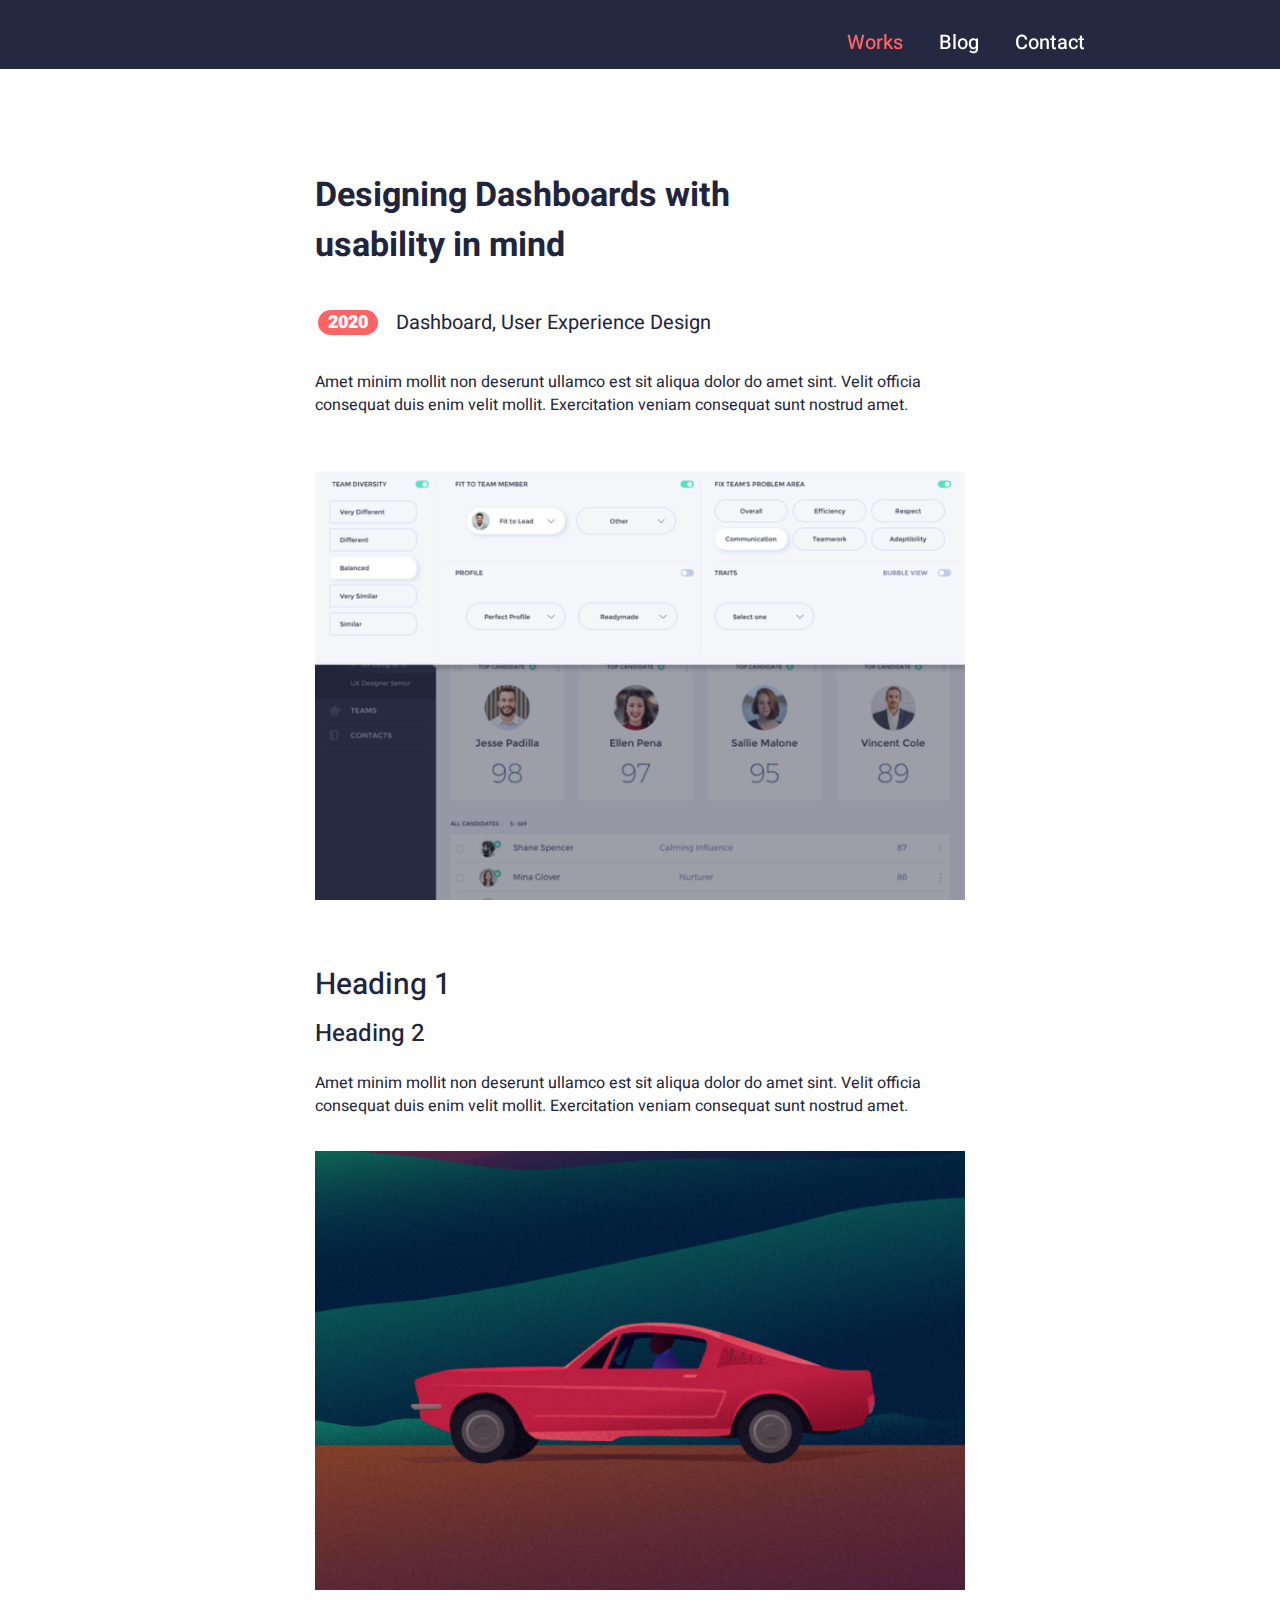
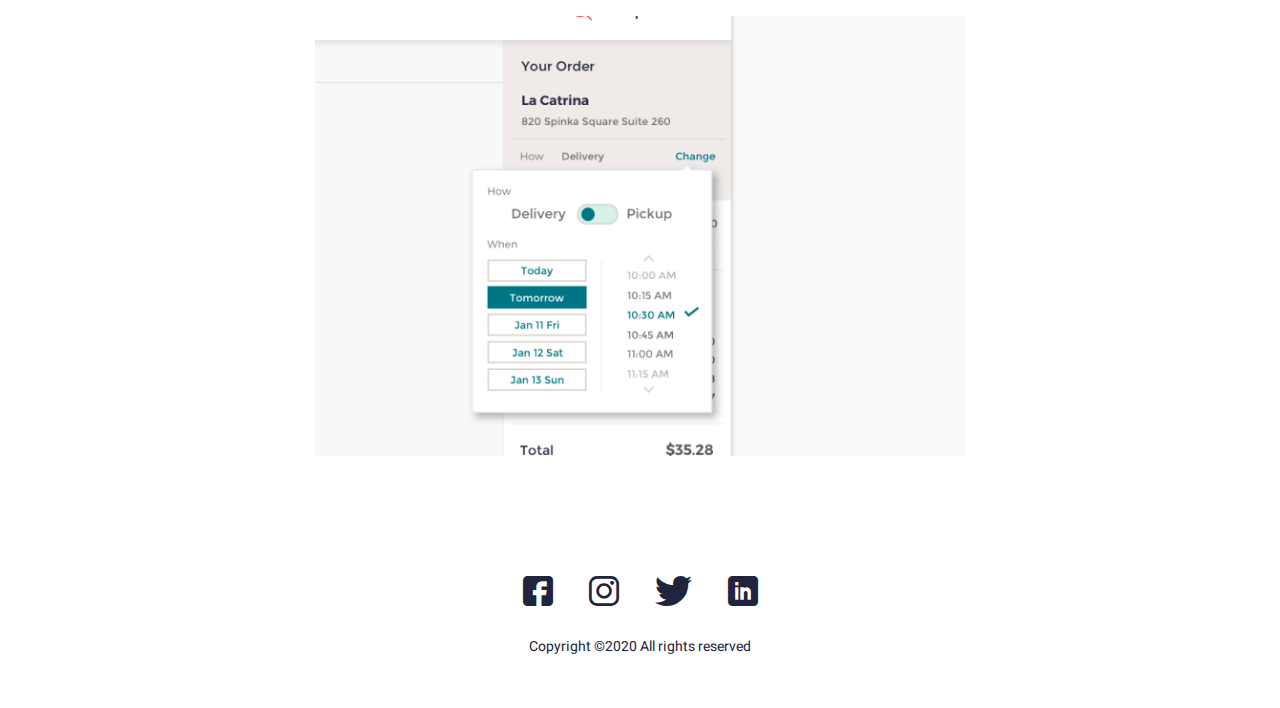
==== article.html @ 0de9edce "Fourth" ====
<!DOCTYPE html>
<html lang="en">

<head>
	<meta charset="UTF-8">
	<!-- <meta http-equiv="X-UA-Compatible" content="IE=edge"> -->
	<meta name="viewport" content="width=device-width, initial-scale=1.0">
	<link rel="stylesheet" href="css/article.css">
	<title>Portfolio John: Article</title>
	<link rel="shortcut icon" href="img/main/Hi/John.png">
	<link rel="stylesheet" href="css/iconsfont.css">
</head>
<body>
<div class="wrapper">
	<header>
	<div class="navi">
		<div class="navi__container _container">
			<div class="navi__menu menu">
				<div class="menu__burger">
					<span></span>
				</div>
				<nav class="menu__body">
					<ul class="menu__list">
						<li class="menu__link _active"><a href="./work.html">Works</a></li>
						<li class="menu__link"><a href="./blog.html">Blog</a></li>
						<li class="menu__link"><a href="">Contact</a></li>
					</ul>
				</nav>
			</div>
		</div>
	</div>
	</header>
	<main>
		<section class="section__article article">
			<div class="article__container _container">
				<div class="article__title">
					<h1>Designing Dashboards with <br> usability in mind</h1>
				</div>
				<div class="article__subtitle subtitle-article">
					<div class="subtitle-article__row">
						<h6>2020</h6>
						<h6>Dashboard, User Experience Design</h6>
					</div>
					<div class="subtitle-article__text">
						Amet minim mollit non deserunt ullamco est sit aliqua dolor do amet sint. Velit officia consequat duis enim velit mollit. Exercitation veniam consequat sunt nostrud amet.
					</div>
					<div class="subtitle-article__img">
						<img src="/img/main/article/1.png" alt="Users">
					</div>
				</div>
				<div class="article__contant contant-article">
					<h2>Heading 1</h2>
					<h3>Heading 2</h3>
					<p>Amet minim mollit non deserunt ullamco est sit aliqua dolor do amet sint. Velit officia consequat duis enim velit mollit. Exercitation veniam consequat sunt nostrud amet.</p>
					<div class="contant-article__img">
						<img src="/img/main/article/2.png" alt="Car">
						<img src="/img/main/article/3.png" alt="price">
					</div>
				</div>
			</div>
		</section>
		<script src="js/script.js"></script>
	</main>
	<footer>
	<div class="footer">
		<div class="footer__container _container">
			<div class="footer__icons icons">
				<a href="https://www.facebook.com/" class="icons__item _icon-facebook" ></a>
				<a href="https://www.instagram.com/" class="icons__item _icon-instagram" ></a>
				<a href="https://twitter.com/" class="icons__item _icon-twitter" ></a>
				<a href="https://www.linkedin.com/" class="icons__item _icon-LinkedIn" ></a>
			</div>
			<h6>Copyright ©2020 All rights reserved </h6>
		</div>
	</div>
	</footer>
</div>
</body>

</html>
---- css/article.css ----
/* &display=swap&subset=cyrillic-ext*/
@import url("https://fonts.googleapis.com/css?family=Heebo:regular,500,700,900&display=swap");
/* @import url('/css/blog.css'); */

/*Обнуление*/
* {
padding: 0;
margin: 0;
border: 0;
}
*,
*:before,
*:after {
-moz-box-sizing: border-box;
-webkit-box-sizing: border-box;
box-sizing: border-box;
}
:focus,
:active {
outline: none;
}
a:focus,
a:active {
outline: none;
}
nav,
footer,
header,
aside {
display: block;
}
html,
body {
height: 100%;
font-size: 100%;
line-height: 1;
font-size: 14px;
font-family: Heebo;
color: #21243D;
-ms-text-size-adjust: 100%;
-moz-text-size-adjust: 100%;
-webkit-text-size-adjust: 100%;
}
input,
button,
textarea {
font-family: inherit;
}
input::-ms-clear {
display: none;
}
button {
cursor: pointer;
}
button::-moz-focus-inner {
padding: 0;
border: 0;
}
a,
a:visited {
text-decoration: none;
}
a:hover {
text-decoration: none;
}
ul li {
list-style: none;
}
img {
vertical-align: top;
}
h1,
h2,
h3,
h4,
h5,
h6 {
font-size: inherit;
font-weight: inherit;
}

.wrapper {
min-height: 100%;
overflow: hidden;
}
@media (max-width: 600px){
body.lock{
	overflow: hidden;
}
}

/* --------------Технические контейнеры---------- */
._container {
max-width: 681px;
margin: 0px auto;
padding: 0px 15px;
}
._ibg{
position: relative;
}
._ibg img{
position: absolute;
width: 100%;
height: 100%;
top: 0;
left: 0;
object-fit: cover;
}
/* --------------header------------------- */
.navi {
	position: fixed;
	width: 100%;
	z-index: 50;
	top: 0;
	left: 0;
}
.navi::before{
	content: '';
	position: absolute;
	top: 0;
	left: 0;
	width: 100%;
	height: 130%;
	background-color: #21243D;
	opacity: 0.98;
	z-index: 4;
}
.navi__container {
	max-width: 1032px;
	padding: 33px 15px 0px 15px;
}
.menu {
	display: flex;
	justify-content: flex-end;
	align-items: center;
	margin: 0px 20px 0px 0px;
}
.menu__burger{
	display: none;
}
@media (max-width: 600px){
	.menu__burger{
		display: block;
		position: relative;
		width: 30px;
		height: 20px;
	}
}
@media (max-width: 600px){
	.menu__burger::before{
		content: '';
		background-color: #fff;
		position: absolute;
		width: 100%;
		height: 2px;
		left: 0 ;
		top: 0;
		z-index: 4;
		transition: all 0.3s ease 0s;
	}
}
@media (max-width: 600px){
	.menu__burger::after{
		content: '';
		background-color: #fff;
		position: absolute;
		width: 100%;
		height: 2px;
		left: 0 ;
		bottom: 0;
		z-index: 4;
		transition: all 0.3s ease 0s;
	}
}
@media (max-width: 600px){
	.active::before{
		transform: rotate(45deg);
		top:9px;
	}
}
@media (max-width: 600px){
	.menu__burger.active::after{
		transform: rotate(-45deg);
		bottom: 9px;
	}
}
@media (max-width: 600px){
	.menu__burger span{
		content: '';
		background-color: #fff;
		position: absolute;
		width: 100%;
		height: 2px;
		left: 0 ;
		top: 9px;
		z-index: 4;
	}
}
@media (max-width: 600px){
	.menu__burger.active span{
		transform: scale(0);
		bottom: 9px;
	}
}
.menu__list {
	display: flex;
	justify-content: flex-end;
}
@media (max-width: 600px){
	.menu__list  {
		flex-direction: column;
		align-items: center;
		margin: 30px 0px 0px 0px;
	}
}
@media (max-width: 600px){
	.menu__body {
		position: fixed;
		top: -100%;
		left: 0;
		width: 100%;
		height: 100%;
		background-color: #767db6;
		z-index: 3;
		padding: 80px 0px 0px 0px;
		display: block;
		transition: all 0.3s ease 0s;
		overflow: auto;
		opacity: 0.93;
		
	}
}
@media (max-width: 600px){
	.menu__body.active {
		top: 0;
	}
}
.menu__link a{
	font-weight: 500;
	font-size: 20px;
	transition: color 0.3s ease 0s;
	color: #fff;
	position: relative;
	z-index: 51;
}
@media (min-width: 650px){
		.menu__link a:hover{
			color: #FF6464;
			text-shadow: 0px 0px 10px #fff;
		}
}
._active a{
	color: #FF6464;
}
.menu__list li{
	margin: 0px 36px 0px 0px;
}
@media (max-width: 1032px){
	.menu__list li{
margin-right: calc(20px + (36 - 20) * ((100vw - 700px) / (1032 - 700)));
	}
}
@media (max-width: 600px){
	.menu__list li{
		margin: 0px 0px 40px 0px;
		text-transform: uppercase;
	}
}

/* --------------Works------------------- */

.article__container h1{
	font-weight: bold;
	font-size: 34px;
	line-height: 50px;
	margin-top: 170px;
	margin-bottom: 40px;
	}
	@media (max-width: 700px){
		.article__container h1{
		margin-top: calc(130px + (170 - 130) * ((100vw - 700px) / (700 - 375)));
		font-size: calc(30px + (34 - 30) * ((100vw - 700px) / (700 - 375)));
		}
	}
	.subtitle-article__row{
		display: flex;
		align-items: center;
		margin: 0px 28px 36px 0px;
	}
.article__subtitle h6:nth-child(2) {
font-size: 20px;
}
.article__subtitle h6:first-child {
	font-weight: 900;
	font-size: 18px;
	color: #fff;
	background-color: #FF6464;
	padding: 0 10px;
	height: 25px;
	line-height: 25px;
	border-radius: 15px;
	display: inline-block;
	margin: 0px 18px 0px 3px;
}
.subtitle-article__text{
	font-size: 16px;
	line-height: 23px;
	margin-bottom: 43px;
}
.article__contant h2{
	font-weight: 500;
	font-size: 30px;
	margin: 70px 0px 22px 0px;
}
.article__contant h3{
	font-weight: 500;
	font-size: 24px;
}
.article__contant p{
	font-size: 16px;
	line-height: 23px;
	margin: 26px 0px 33px 0px;
}
.contant-article__img img:not(:last-child){
	margin: 0px 0px 26px 0px;
}
.contant-article__img img, .subtitle-article__img img{
	max-width: 100%;

}
/* --------------Footer------------------- */
.footer {
	margin: 120px 0px 54px 0px;
}
@media (max-width: 1032px){
	.footer {
	margin-top: calc(70px + (120 - 70) * ((100vw - 700px) / (1032 - 375)));
	}
}
.footer__container h6{
	text-align: center;
	margin-top: 30px;
}
.footer__icons {
	display: flex;
	justify-content: center;
}
.footer__icons a:not(:last-child)::before{
	margin-right: 36px;
}
.icons__item{
	font-size: 30px;
	color: #21243D;
	transition: color 0.3s ease 0s;
}
@media (min-width: 650px){
	.icons__item:hover{
		color: #FF6464;
	}
}
---- css/iconsfont.css ----
@font-face {
  font-family: 'icons';
  src:
    url('../fonts/fonts/icons.ttf?ltmzdv') format('truetype'),
    url('../fonts/fonts/icons.woff?ltmzdv') format('woff'),
    url('../fonts/fonts/icons.svg?ltmzdv#icons') format('svg');
  font-weight: normal;
  font-style: normal;
  font-display: block;
}

[class^="_icon-"]::before,
[class*=" _icon-"]::before{
  /* use !important to prevent issues with browser extensions that change fonts */
  font-family: 'icons' !important;
  speak: never;
  font-style: normal;
  font-weight: normal;
  font-variant: normal;
  text-transform: none;
  line-height: 1;

  /* Better Font Rendering =========== */
  -webkit-font-smoothing: antialiased;
  -moz-osx-font-smoothing: grayscale;
}

._icon-facebook:before {
  content: "\e900";
}
._icon-instagram:before {
  content: "\e901";
}
._icon-twitter:before {
  content: "\e902";
}
._icon-LinkedIn:before {
  content: "\e903";
}
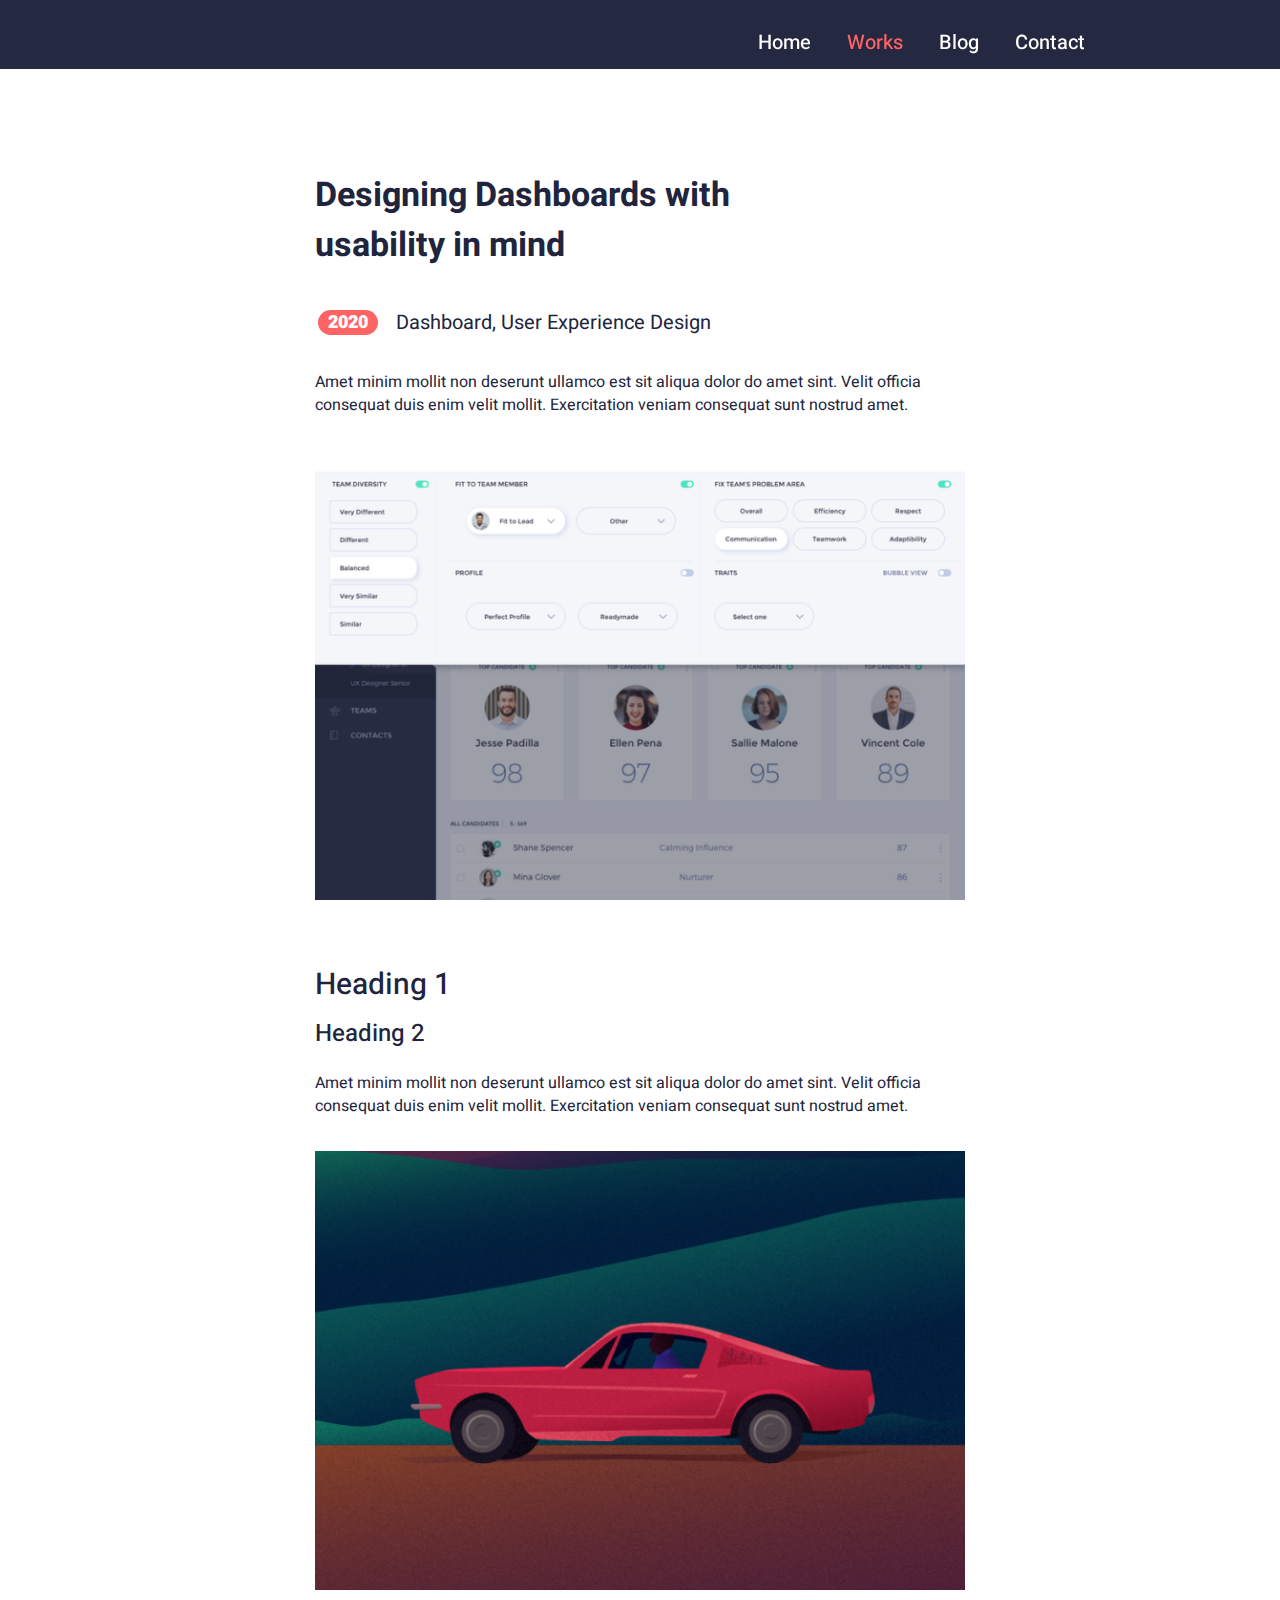
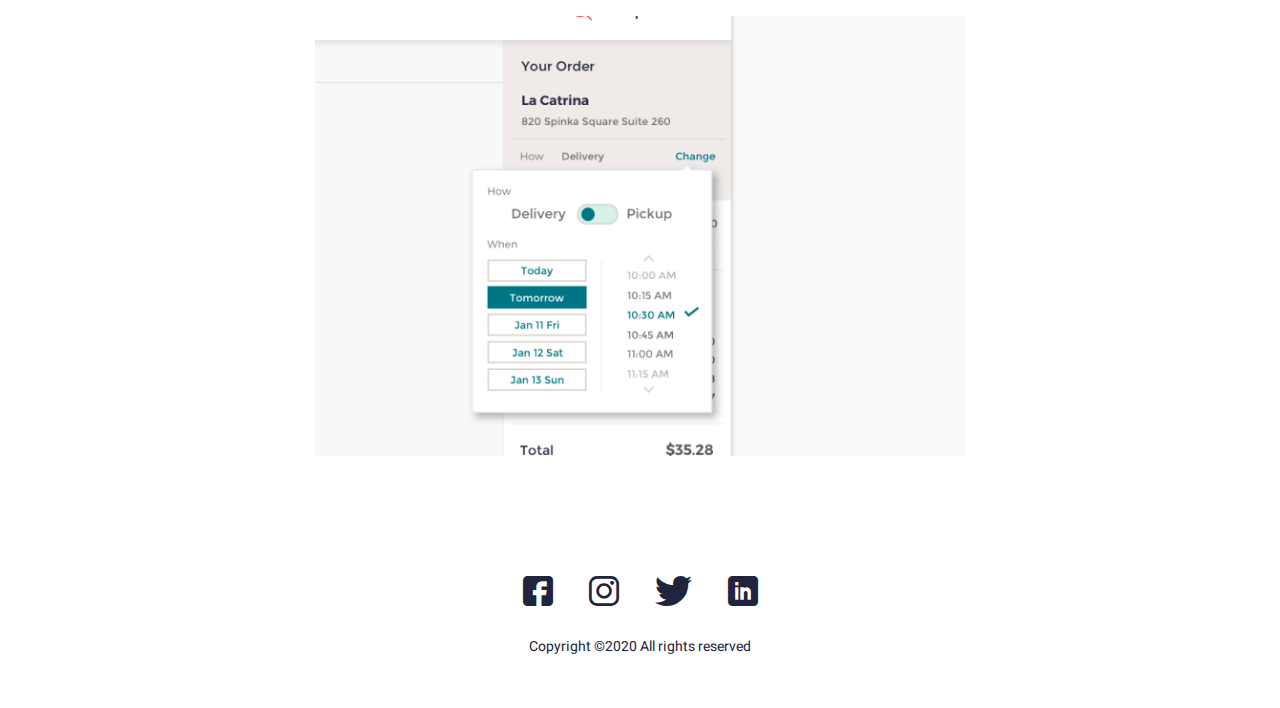
==== commit 173f71f6: "Fourth_1" ====
--- a/article.html
+++ b/article.html
@@ -21,6 +21,7 @@
 				</div>
 				<nav class="menu__body">
 					<ul class="menu__list">
+						<li class="menu__link"><a href="./index.html">Home</a></li>
 						<li class="menu__link _active"><a href="./work.html">Works</a></li>
 						<li class="menu__link"><a href="./blog.html">Blog</a></li>
 						<li class="menu__link"><a href="">Contact</a></li>
